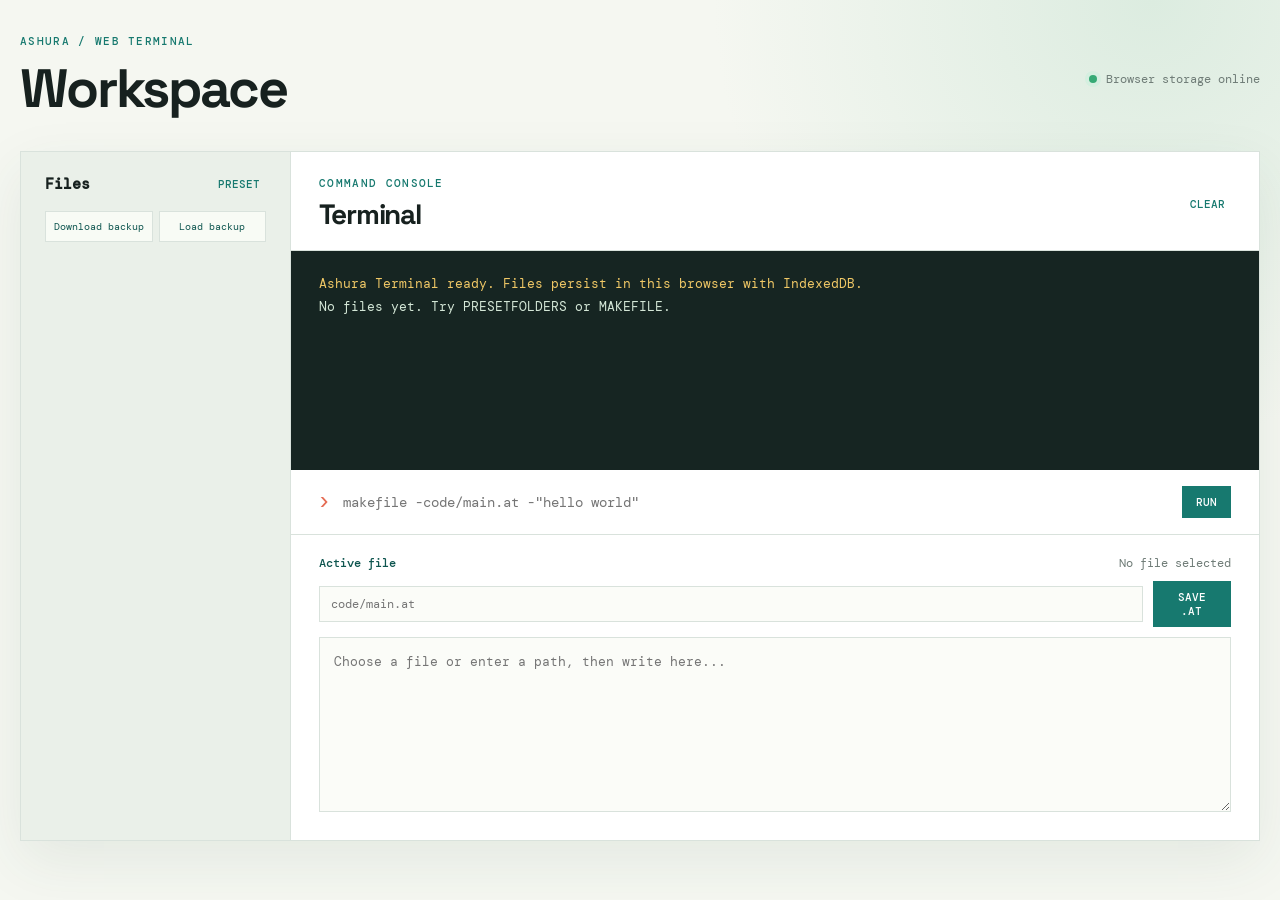
==== web/index.html @ 14c57b54 "Add browser terminal and GitHub Pages deployment" ====
<!doctype html>
<html lang="en">
<head>
  <meta charset="utf-8">
  <meta name="viewport" content="width=device-width, initial-scale=1">
  <title>Ashura Terminal</title>
  <link rel="stylesheet" href="styles.css">
</head>
<body>
  <main class="shell">
    <header class="topbar">
      <div>
        <p class="eyebrow">ASHURA / WEB TERMINAL</p>
        <h1>Workspace</h1>
      </div>
      <span class="status"><i></i> Browser storage online</span>
    </header>

    <section class="workspace">
      <aside class="sidebar">
        <div class="side-heading">
          <span>Files</span>
          <button id="presetButton" title="Create documents and code folders">Preset</button>
        </div>
        <div class="backup-actions">
          <button id="downloadButton">Download backup</button>
          <button id="loadButton">Load backup</button>
          <input id="backupInput" type="file" accept="application/json,.json" hidden>
        </div>
        <div id="fileTree" class="file-tree"></div>
      </aside>

      <section class="content">
        <div class="panel-heading">
          <div>
            <p class="eyebrow">COMMAND CONSOLE</p>
            <h2>Terminal</h2>
          </div>
          <button id="clearButton" class="quiet-button">Clear</button>
        </div>
        <div id="output" class="output" aria-live="polite"></div>
        <form id="commandForm" class="command-line">
          <span>&gt;</span>
          <input id="commandInput" autocomplete="off" spellcheck="false" placeholder="makefile -code/main.at -&quot;hello world&quot;">
          <button type="submit">Run</button>
        </form>
        <div class="editor-panel">
          <div class="editor-heading">
            <label for="pathInput">Active file</label>
            <span id="editorStatus">No file selected</span>
          </div>
          <div class="editor-row">
            <input id="pathInput" placeholder="code/main.at">
            <button id="saveButton">Save .at</button>
          </div>
          <textarea id="editor" spellcheck="false" placeholder="Choose a file or enter a path, then write here..."></textarea>
        </div>
      </section>
    </section>
  </main>
  <script src="app.js"></script>
</body>
</html>
---- web/styles.css ----
@import url('https://fonts.googleapis.com/css2?family=DM+Mono:wght@400;500&family=Space+Grotesk:wght@400;500;600;700&display=swap');

:root {
  --ink: #17211f;
  --muted: #6e7b76;
  --line: #d9e2dc;
  --paper: #f5f7f1;
  --panel: #ffffff;
  --teal: #17796f;
  --teal-dark: #0e554f;
  --coral: #e56b53;
  --yellow: #f0c866;
  --mono: 'DM Mono', monospace;
  --sans: 'Space Grotesk', sans-serif;
}

* { box-sizing: border-box; }
body { margin: 0; min-height: 100vh; color: var(--ink); font-family: var(--sans); background: radial-gradient(circle at 90% 0%, #dcece0 0, transparent 30%), var(--paper); }
button, input, textarea { font: inherit; }
button { cursor: pointer; }
.shell { width: min(1320px, calc(100% - 40px)); margin: 0 auto; padding: 34px 0 48px; }
.topbar, .panel-heading, .side-heading, .editor-heading, .editor-row { display: flex; align-items: center; justify-content: space-between; }
.topbar { padding-bottom: 28px; }
.eyebrow { margin: 0 0 6px; color: var(--teal); font: 500 11px var(--mono); letter-spacing: .12em; }
h1, h2 { margin: 0; letter-spacing: -.04em; }
h1 { font-size: clamp(30px, 5vw, 54px); }
h2 { font-size: 28px; }
.status { display: flex; gap: 9px; align-items: center; color: var(--muted); font: 12px var(--mono); }
.status i { display: block; width: 8px; height: 8px; border-radius: 50%; background: #36aa75; box-shadow: 0 0 0 4px #d5efe0; }
.workspace { display: grid; grid-template-columns: 270px 1fr; min-height: 690px; overflow: hidden; background: var(--panel); border: 1px solid var(--line); box-shadow: 0 20px 55px #2c554016; }
.sidebar { padding: 22px 16px; background: #eaf0e9; border-right: 1px solid var(--line); }
.side-heading { padding: 0 8px 17px; font: 600 15px var(--mono); }
.side-heading button, .quiet-button { border: 0; background: transparent; color: var(--teal); font: 500 11px var(--mono); text-transform: uppercase; }
.side-heading button:hover, .quiet-button:hover { color: var(--coral); }
.file-tree { display: grid; gap: 5px; }
.backup-actions { display: grid; grid-template-columns: 1fr 1fr; gap: 6px; margin: 0 8px 16px; }
.backup-actions button { padding: 8px 5px; border: 1px solid var(--line); color: var(--teal-dark); background: #f8fbf5; font: 10px var(--mono); }
.backup-actions button:hover { border-color: var(--teal); background: #d3e4d8; }
.tree-item { width: 100%; padding: 9px 10px; border: 0; text-align: left; color: var(--ink); background: transparent; font: 12px var(--mono); }
.tree-item:hover, .tree-item.active { background: #d3e4d8; color: var(--teal-dark); }
.tree-item.folder { color: var(--teal); }
.content { display: grid; grid-template-rows: auto 1fr auto auto; min-width: 0; }
.panel-heading { padding: 24px 28px 18px; border-bottom: 1px solid var(--line); }
.output { min-height: 190px; max-height: 310px; overflow: auto; padding: 22px 28px; background: #162522; color: #d4e7d7; font: 13px/1.75 var(--mono); white-space: pre-wrap; }
.output .accent { color: var(--yellow); }
.output .error { color: #ff947e; }
.command-line { display: flex; align-items: center; gap: 12px; padding: 16px 28px; border-bottom: 1px solid var(--line); color: var(--coral); font: 500 17px var(--mono); }
.command-line input { min-width: 0; flex: 1; border: 0; outline: 0; color: var(--ink); background: transparent; font: 14px var(--mono); }
.command-line button, #saveButton { padding: 9px 14px; border: 0; color: white; background: var(--teal); font: 500 11px var(--mono); text-transform: uppercase; }
.command-line button:hover, #saveButton:hover { background: var(--teal-dark); }
.editor-panel { padding: 20px 28px 28px; }
.editor-heading { margin-bottom: 10px; font: 12px var(--mono); }
.editor-heading label { color: var(--teal-dark); font-weight: 500; }
#editorStatus { color: var(--muted); }
.editor-row { gap: 10px; margin-bottom: 10px; }
#pathInput { width: 100%; padding: 9px 11px; border: 1px solid var(--line); outline: 0; color: var(--ink); background: #fbfcf8; font: 12px var(--mono); }
#pathInput:focus { border-color: var(--teal); }
#editor { display: block; width: 100%; min-height: 175px; resize: vertical; padding: 14px; border: 1px solid var(--line); outline: 0; color: var(--ink); background: #fbfcf8; font: 13px/1.6 var(--mono); }
#editor:focus { border-color: var(--teal); }
@media (max-width: 760px) {
  .shell { width: min(100% - 22px, 620px); padding-top: 20px; }
  .workspace { grid-template-columns: 1fr; }
  .sidebar { border-right: 0; border-bottom: 1px solid var(--line); }
  .file-tree { grid-template-columns: repeat(2, minmax(0, 1fr)); }
  .panel-heading, .command-line, .editor-panel { padding-left: 18px; padding-right: 18px; }
  .topbar { align-items: flex-start; gap: 20px; flex-direction: column; }
}
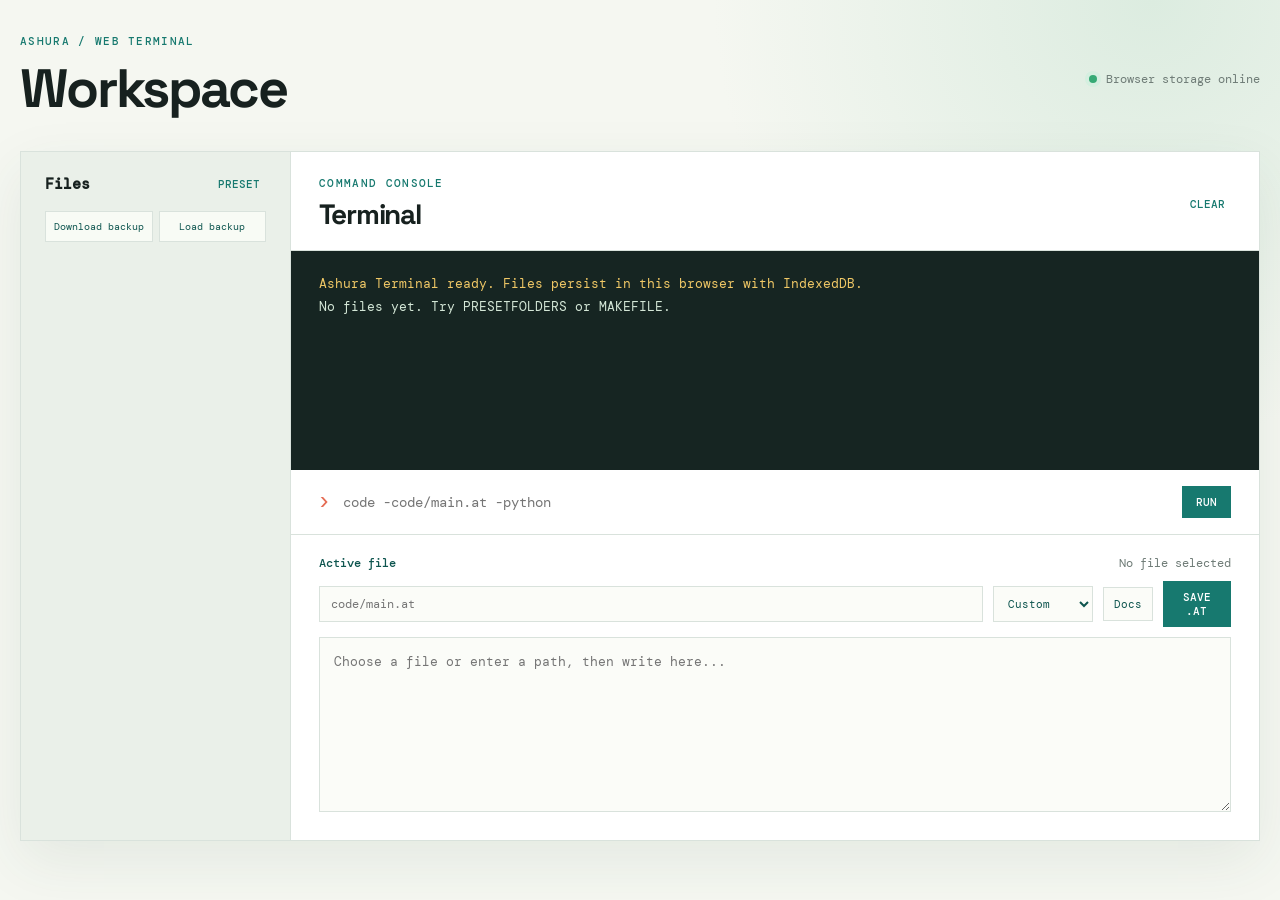
==== commit d876e390: "Add coding languages and editor save shortcut" ====
--- a/web/index.html
+++ b/web/index.html
@@ -41,7 +41,7 @@
         <div id="output" class="output" aria-live="polite"></div>
         <form id="commandForm" class="command-line">
           <span>&gt;</span>
-          <input id="commandInput" autocomplete="off" spellcheck="false" placeholder="makefile -code/main.at -&quot;hello world&quot;">
+          <input id="commandInput" autocomplete="off" spellcheck="false" placeholder="code -code/main.at -python">
           <button type="submit">Run</button>
         </form>
         <div class="editor-panel">
@@ -51,6 +51,12 @@
           </div>
           <div class="editor-row">
             <input id="pathInput" placeholder="code/main.at">
+            <select id="languageInput" aria-label="Coding language">
+              <option value="custom">Custom</option>
+              <option value="cpp">C++</option>
+              <option value="python">Python</option>
+            </select>
+            <a id="docsLink" href="https://github.com/AshuraSchoolAccount/AshuraWebTerminal" target="_blank" rel="noreferrer">Docs</a>
             <button id="saveButton">Save .at</button>
           </div>
           <textarea id="editor" spellcheck="false" placeholder="Choose a file or enter a path, then write here..."></textarea>
--- a/web/styles.css
+++ b/web/styles.css
@@ -54,6 +54,9 @@
 #editorStatus { color: var(--muted); }
 .editor-row { gap: 10px; margin-bottom: 10px; }
 #pathInput { width: 100%; padding: 9px 11px; border: 1px solid var(--line); outline: 0; color: var(--ink); background: #fbfcf8; font: 12px var(--mono); }
+#languageInput, #docsLink { padding: 9px 10px; border: 1px solid var(--line); color: var(--teal-dark); background: #fbfcf8; font: 11px var(--mono); text-decoration: none; }
+#languageInput { min-width: 100px; }
+#docsLink:hover { border-color: var(--teal); background: #d3e4d8; }
 #pathInput:focus { border-color: var(--teal); }
 #editor { display: block; width: 100%; min-height: 175px; resize: vertical; padding: 14px; border: 1px solid var(--line); outline: 0; color: var(--ink); background: #fbfcf8; font: 13px/1.6 var(--mono); }
 #editor:focus { border-color: var(--teal); }
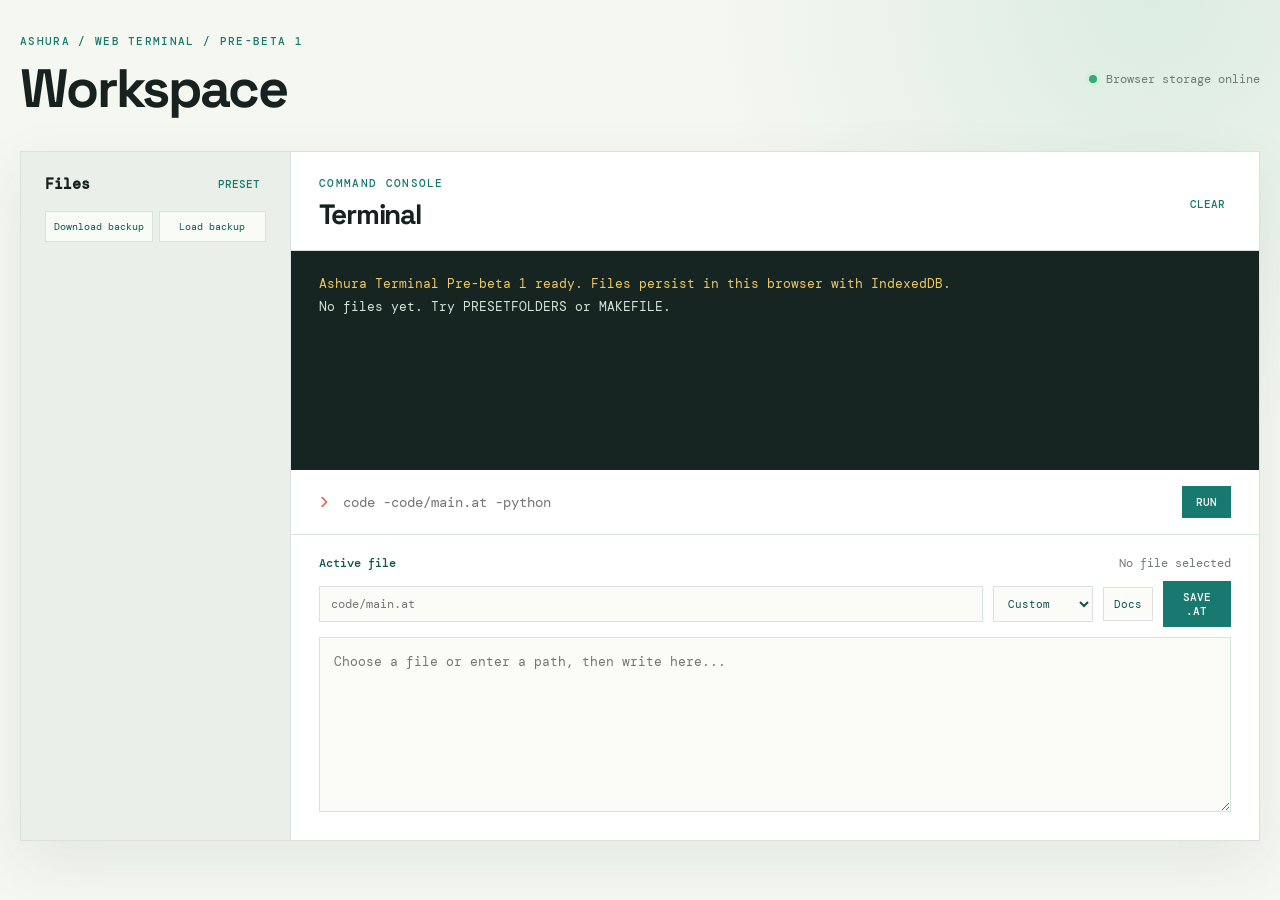
==== commit 81ab71d2: "Release Pre-beta 1 language support" ====
--- a/web/index.html
+++ b/web/index.html
@@ -10,7 +10,7 @@
   <main class="shell">
     <header class="topbar">
       <div>
-        <p class="eyebrow">ASHURA / WEB TERMINAL</p>
+        <p class="eyebrow">ASHURA / WEB TERMINAL / PRE-BETA 1</p>
         <h1>Workspace</h1>
       </div>
       <span class="status"><i></i> Browser storage online</span>
@@ -54,6 +54,7 @@
             <select id="languageInput" aria-label="Coding language">
               <option value="custom">Custom</option>
               <option value="cpp">C++</option>
+              <option value="csharp">C#</option>
               <option value="python">Python</option>
             </select>
             <a id="docsLink" href="https://github.com/AshuraSchoolAccount/AshuraWebTerminal" target="_blank" rel="noreferrer">Docs</a>
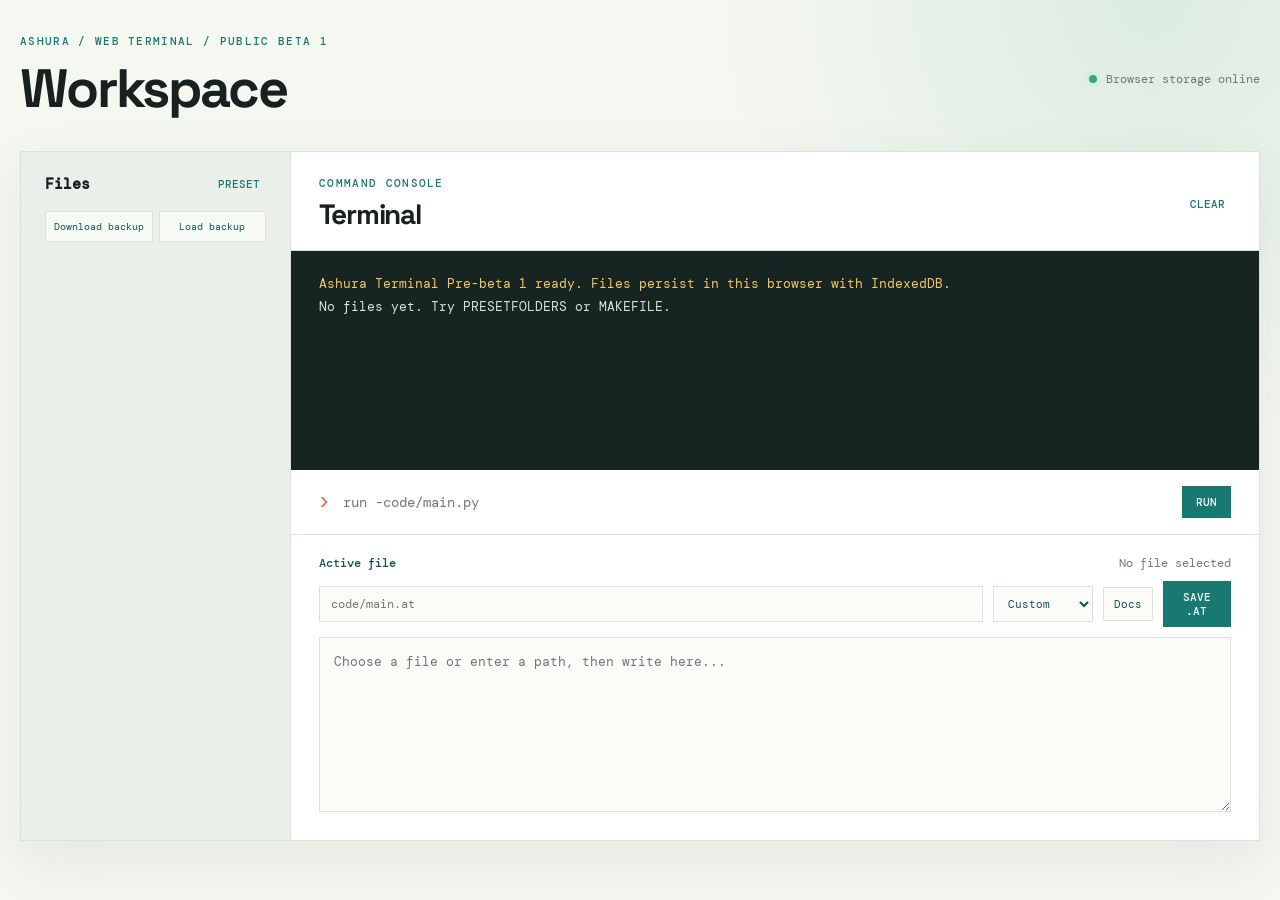
==== commit bed175b5: "Release Public beta 1 code execution" ====
--- a/web/index.html
+++ b/web/index.html
@@ -10,7 +10,7 @@
   <main class="shell">
     <header class="topbar">
       <div>
-        <p class="eyebrow">ASHURA / WEB TERMINAL / PRE-BETA 1</p>
+        <p class="eyebrow">ASHURA / WEB TERMINAL / PUBLIC BETA 1</p>
         <h1>Workspace</h1>
       </div>
       <span class="status"><i></i> Browser storage online</span>
@@ -41,7 +41,7 @@
         <div id="output" class="output" aria-live="polite"></div>
         <form id="commandForm" class="command-line">
           <span>&gt;</span>
-          <input id="commandInput" autocomplete="off" spellcheck="false" placeholder="code -code/main.at -python">
+          <input id="commandInput" autocomplete="off" spellcheck="false" placeholder="run -code/main.py">
           <button type="submit">Run</button>
         </form>
         <div class="editor-panel">
